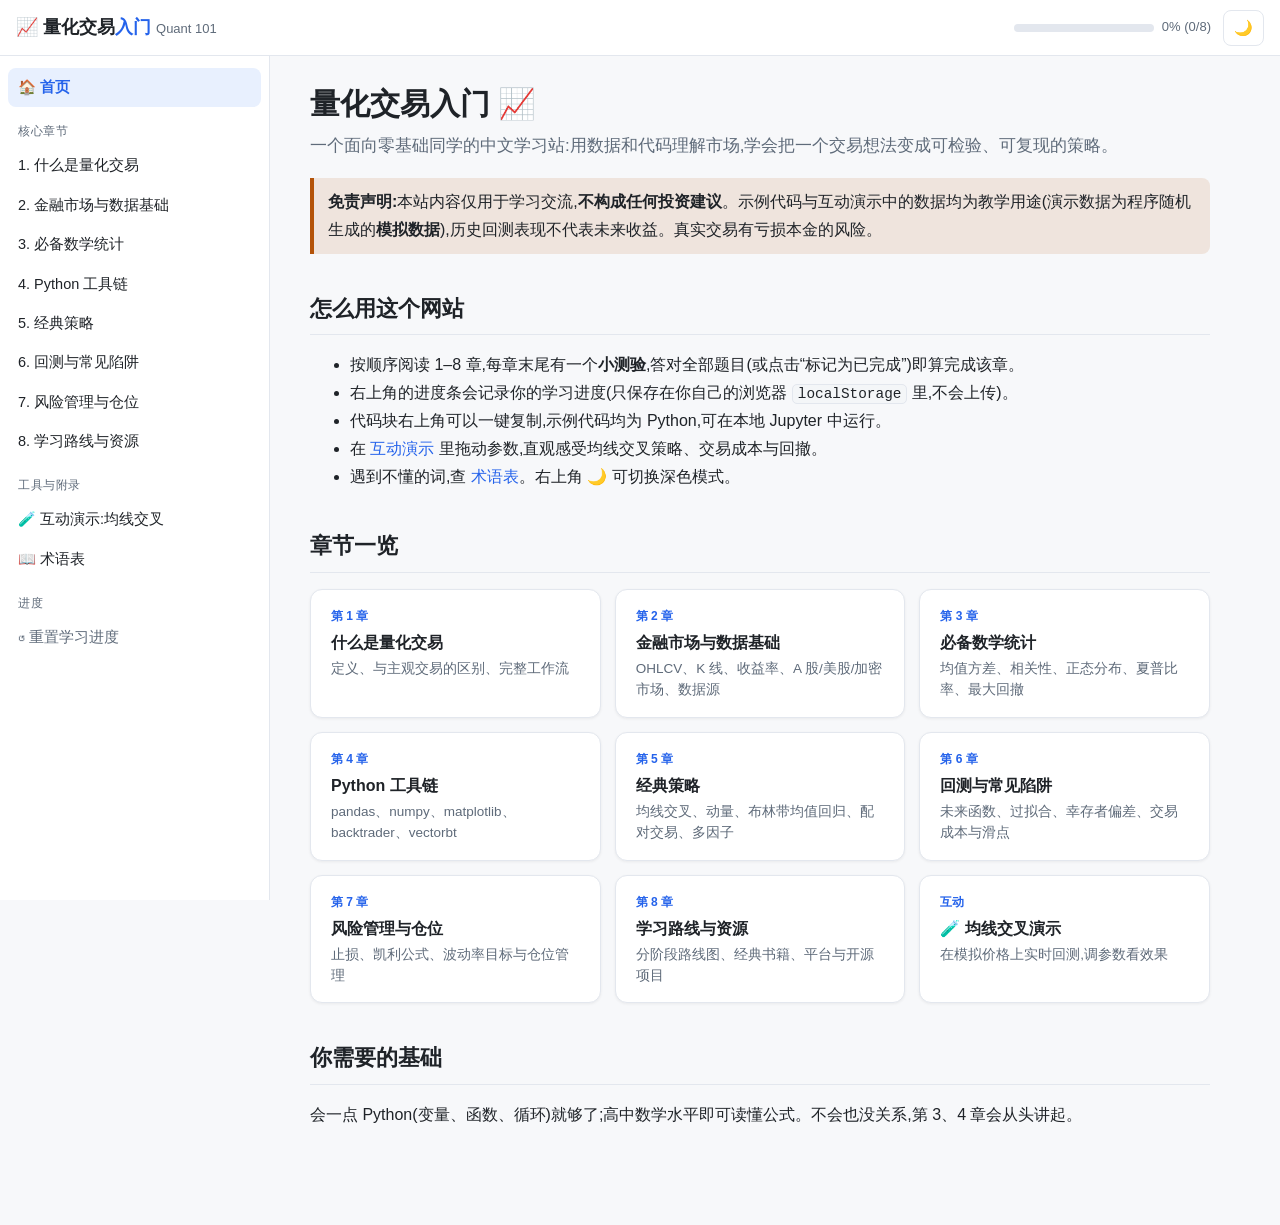
==== index.html @ 997d2b83 "发布量化交易入门教程站点 - 添加完整的静态网站（HTML/CSS/JS） - 包含8章核心内容、互动演示和术语表 - 集成KaTeX（数学公式）、Highlight.js（代码高亮）和Chart.j" ====
<!DOCTYPE html>
<html lang="zh-CN" data-theme="light">
<head>
<meta charset="utf-8">
<meta name="viewport" content="width=device-width,initial-scale=1">
<title>量化交易入门 · 从零开始的学习站</title>
<meta name="description" content="面向初学者的量化交易入门教程:市场与数据、数学统计、Python 工具链、经典策略、回测陷阱、风险管理、学习路线与术语表。">
<link rel="icon" href="data:image/svg+xml,<svg xmlns='http://www.w3.org/2000/svg' viewBox='0 0 100 100'><text y='.9em' font-size='90'>📈</text></svg>">
<link rel="stylesheet" href="vendor/katex/katex.min.css">
<link rel="stylesheet" href="vendor/hljs/github.min.css" id="hljsLight">
<link rel="stylesheet" href="vendor/hljs/github-dark.min.css" id="hljsDark" disabled>
<link rel="stylesheet" href="style.css">
<script>
  (function(){var t=localStorage.getItem('ql-theme')||(matchMedia('(prefers-color-scheme: dark)').matches?'dark':'light');document.documentElement.setAttribute('data-theme',t);})();
</script>
</head>
<body>
<header class="topbar">
  <button class="icon-btn" id="menuBtn" aria-label="打开目录">☰</button>
  <div class="brand">📈 量化交易<span>入门</span> <small style="font-weight:400;color:var(--muted);font-size:13px">Quant 101</small></div>
  <div class="spacer"></div>
  <div class="progress-wrap" title="学习进度(保存在本浏览器)"><div class="progress-bar"><div id="progressFill"></div></div><span id="progressText">0%</span></div>
  <button class="icon-btn" id="themeBtn" aria-label="切换深色/浅色主题">🌙</button>
</header>
<div class="backdrop" id="backdrop"></div>
<div class="layout">
<nav class="sidebar" id="sidebar">
  <a href="#home" data-page="home">🏠 首页</a>
  <div class="group">核心章节</div>
  <a href="#ch1" data-page="ch1">1. 什么是量化交易 <span class="check">✔</span></a>
  <a href="#ch2" data-page="ch2">2. 金融市场与数据基础 <span class="check">✔</span></a>
  <a href="#ch3" data-page="ch3">3. 必备数学统计 <span class="check">✔</span></a>
  <a href="#ch4" data-page="ch4">4. Python 工具链 <span class="check">✔</span></a>
  <a href="#ch5" data-page="ch5">5. 经典策略 <span class="check">✔</span></a>
  <a href="#ch6" data-page="ch6">6. 回测与常见陷阱 <span class="check">✔</span></a>
  <a href="#ch7" data-page="ch7">7. 风险管理与仓位 <span class="check">✔</span></a>
  <a href="#ch8" data-page="ch8">8. 学习路线与资源 <span class="check">✔</span></a>
  <div class="group">工具与附录</div>
  <a href="#demo" data-page="demo">🧪 互动演示:均线交叉</a>
  <a href="#glossary" data-page="glossary">📖 术语表</a>
  <div class="group">进度</div>
  <a href="#" id="resetProgress" style="color:var(--muted)">↺ 重置学习进度</a>
</nav>
<main id="main">

<!-- ================= HOME ================= -->
<section class="page" id="home">
  <h1>量化交易入门 📈</h1>
  <p class="lead">一个面向零基础同学的中文学习站:用数据和代码理解市场,学会把一个交易想法变成可检验、可复现的策略。</p>
  <div class="callout warn"><b>免责声明:</b>本站内容仅用于学习交流,<b>不构成任何投资建议</b>。示例代码与互动演示中的数据均为教学用途(演示数据为程序随机生成的<b>模拟数据</b>),历史回测表现不代表未来收益。真实交易有亏损本金的风险。</div>

  <h2>怎么用这个网站</h2>
  <ul>
    <li>按顺序阅读 1–8 章,每章末尾有一个<b>小测验</b>,答对全部题目(或点击“标记为已完成”)即算完成该章。</li>
    <li>右上角的进度条会记录你的学习进度(只保存在你自己的浏览器 <code>localStorage</code> 里,不会上传)。</li>
    <li>代码块右上角可以一键复制,示例代码均为 Python,可在本地 Jupyter 中运行。</li>
    <li>在 <a href="#demo">互动演示</a> 里拖动参数,直观感受均线交叉策略、交易成本与回撤。</li>
    <li>遇到不懂的词,查 <a href="#glossary">术语表</a>。右上角 🌙 可切换深色模式。</li>
  </ul>

  <h2>章节一览</h2>
  <div class="grid">
    <a class="card chap-card" href="#ch1"><div class="num">第 1 章</div><div class="t">什么是量化交易</div><div class="d">定义、与主观交易的区别、完整工作流</div></a>
    <a class="card chap-card" href="#ch2"><div class="num">第 2 章</div><div class="t">金融市场与数据基础</div><div class="d">OHLCV、K 线、收益率、A 股/美股/加密市场、数据源</div></a>
    <a class="card chap-card" href="#ch3"><div class="num">第 3 章</div><div class="t">必备数学统计</div><div class="d">均值方差、相关性、正态分布、夏普比率、最大回撤</div></a>
    <a class="card chap-card" href="#ch4"><div class="num">第 4 章</div><div class="t">Python 工具链</div><div class="d">pandas、numpy、matplotlib、backtrader、vectorbt</div></a>
    <a class="card chap-card" href="#ch5"><div class="num">第 5 章</div><div class="t">经典策略</div><div class="d">均线交叉、动量、布林带均值回归、配对交易、多因子</div></a>
    <a class="card chap-card" href="#ch6"><div class="num">第 6 章</div><div class="t">回测与常见陷阱</div><div class="d">未来函数、过拟合、幸存者偏差、交易成本与滑点</div></a>
    <a class="card chap-card" href="#ch7"><div class="num">第 7 章</div><div class="t">风险管理与仓位</div><div class="d">止损、凯利公式、波动率目标与仓位管理</div></a>
    <a class="card chap-card" href="#ch8"><div class="num">第 8 章</div><div class="t">学习路线与资源</div><div class="d">分阶段路线图、经典书籍、平台与开源项目</div></a>
    <a class="card chap-card" href="#demo"><div class="num">互动</div><div class="t">🧪 均线交叉演示</div><div class="d">在模拟价格上实时回测,调参数看效果</div></a>
  </div>

  <h2>你需要的基础</h2>
  <p>会一点 Python(变量、函数、循环)就够了;高中数学水平即可读懂公式。不会也没关系,第 3、4 章会从头讲起。</p>
</section>

<!-- ================= CH1 ================= -->
<section class="page" id="ch1" data-chapter>
  <h1>第 1 章 · 什么是量化交易</h1>
  <p class="lead">用数学模型和计算机程序,基于数据做出(并执行)交易决策。</p>

  <h2>1.1 定义</h2>
  <p><b>量化交易(Quantitative Trading)</b>是指把交易想法写成<b>明确的规则</b>(什么时候买、买多少、什么时候卖),再用<b>历史数据检验</b>这些规则,最后(可选)由程序<b>自动执行</b>的交易方式。核心特征是:</p>
  <ul>
    <li><b>规则化</b>:决策逻辑可以写成代码,同样的输入一定得到同样的输出。</li>
    <li><b>可检验</b>:可以在历史数据上回测,用统计指标评估好坏。</li>
    <li><b>系统化</b>:减少情绪干扰(恐惧、贪婪、侥幸),严格执行纪律。</li>
  </ul>
  <h3>量化交易 vs. 主观交易</h3>
  <table>
    <tr><th>维度</th><th>主观(discretionary)交易</th><th>量化(systematic)交易</th></tr>
    <tr><td>决策依据</td><td>经验、直觉、新闻解读</td><td>数据 + 预先定义的规则/模型</td></tr>
    <tr><td>可复现性</td><td>较难,同一个人不同时间判断也可能不同</td><td>高,代码就是规则</td></tr>
    <tr><td>覆盖范围</td><td>精力有限,能盯的标的少</td><td>可同时扫描成百上千个标的</td></tr>
    <tr><td>主要风险</td><td>情绪化、认知偏差</td><td>模型失效、过拟合、数据错误、技术故障</td></tr>
  </table>
  <div class="callout">常见相关概念:<b>算法交易(Algorithmic Trading)</b>多指用算法执行订单(如拆单减少冲击);<b>高频交易(HFT)</b>是持仓极短、依赖低延迟基础设施的一类量化交易。入门阶段我们关注的是<b>中低频</b>(日线级别)策略,个人电脑就能研究。</div>

  <h2>1.2 量化交易的完整工作流</h2>
  <div class="flow">
    <span class="step">① 想法 Idea</span><span class="arrow">→</span>
    <span class="step">② 数据 Data</span><span class="arrow">→</span>
    <span class="step">③ 策略 Strategy</span><span class="arrow">→</span>
    <span class="step">④ 回测 Backtest</span><span class="arrow">→</span>
    <span class="step">⑤ 风控 Risk</span><span class="arrow">→</span>
    <span class="step">⑥ 实盘 Live</span>
  </div>
  <ol>
    <li><b>想法</b>:来自观察、论文、书籍或经济逻辑。例如“趋势会延续一段时间”“价格偏离均值后倾向回归”。好的想法最好有<b>可解释的原因</b>(为什么这个规律会存在?谁在亏钱给你?)。</li>
    <li><b>数据</b>:获取并清洗所需数据(行情、财务、另类数据)。处理缺失值、复权、停牌、退市股票等问题。<i>垃圾进,垃圾出。</i></li>
    <li><b>策略</b>:把想法翻译成精确的规则:入场信号、出场信号、仓位大小、调仓频率、交易标的池。</li>
    <li><b>回测</b>:在历史数据上模拟执行规则,计算收益、波动、夏普比率、最大回撤等。必须考虑交易成本,并警惕未来函数和过拟合(见第 6 章)。</li>
    <li><b>风控</b>:设定单笔/单日/总体亏损上限、仓位上限、分散化要求;思考策略在什么市场环境下会失效。</li>
    <li><b>实盘</b>:先<b>模拟盘(paper trading)</b>,再小资金实盘,持续监控实盘与回测的偏差,定期复盘迭代。</li>
  </ol>
  <div class="callout good">这个流程是<b>循环</b>而不是直线:回测不理想就回到想法或数据;实盘偏离回测就要排查原因。大多数想法都会在回测阶段被淘汰,这很正常。</div>

  <h2>1.3 量化策略的常见类型</h2>
  <ul>
    <li><b>趋势跟踪 / 动量</b>:涨的继续涨、跌的继续跌(第 5 章均线交叉、动量)。</li>
    <li><b>均值回归</b>:价格偏离“合理水平”后回归(布林带、配对交易)。</li>
    <li><b>多因子选股</b>:用价值、质量、动量、规模等因子给股票打分并构建组合。</li>
    <li><b>套利</b>:利用相关资产之间的定价偏差(期现套利、跨市场套利等),通常对执行速度和成本要求高。</li>
    <li><b>机器学习</b>:用模型从大量特征中学习预测关系,强大但更容易过拟合。</li>
  </ul>

  <h2>1.4 一个现实的预期</h2>
  <p>量化不是“印钞机”。市场竞争激烈,公开、简单的策略往往收益有限甚至已经失效;回测漂亮的策略实盘亏损也很常见。学习量化最大的价值在于:<b>用科学方法看待市场</b>,学会区分“运气”和“真正的规律”。</p>

  <div class="quiz" data-quiz="ch1"></div>
</section>

<!-- ================= CH2 ================= -->
<section class="page" id="ch2" data-chapter>
  <h1>第 2 章 · 金融市场与数据基础</h1>
  <p class="lead">量化的原材料是数据。先搞清楚数据长什么样、市场有什么规则。</p>

  <h2>2.1 OHLCV 与 K 线</h2>
  <p>最常见的行情数据是按时间周期(1 分钟、1 小时、1 天……)汇总的 <b>OHLCV</b>:</p>
  <table>
    <tr><th>字段</th><th>含义</th></tr>
    <tr><td>Open 开盘价</td><td>该周期第一笔成交价</td></tr>
    <tr><td>High 最高价</td><td>该周期内最高成交价</td></tr>
    <tr><td>Low 最低价</td><td>该周期内最低成交价</td></tr>
    <tr><td>Close 收盘价</td><td>该周期最后的成交价(A 股收盘价由集合竞价产生)</td></tr>
    <tr><td>Volume 成交量</td><td>该周期内的成交数量(股/手/张);<b>成交额(Amount)</b>是成交金额</td></tr>
  </table>
  <p><b>K 线(蜡烛图)</b>把一根 OHLC 画成一个“蜡烛”:实体表示开盘到收盘,上下影线表示最高、最低价。<b>注意颜色习惯:A 股/港股通常“红涨绿跌”,美股/欧美软件通常“绿涨红跌”。</b></p>
  <svg viewBox="0 0 360 170" width="100%" style="max-width:420px" role="img" aria-label="K线示意图">
    <g font-size="12" fill="currentColor">
      <line x1="80" y1="15" x2="80" y2="155" stroke="#dc2626" stroke-width="2"/>
      <rect x="60" y="45" width="40" height="70" fill="#dc2626"/>
      <text x="108" y="20">最高价 High</text><text x="108" y="50">收盘价 Close</text>
      <text x="108" y="118">开盘价 Open</text><text x="108" y="158">最低价 Low</text>
      <text x="40" y="168">阳线(收&gt;开)</text>
      <line x1="270" y1="15" x2="270" y2="155" stroke="#16a34a" stroke-width="2"/>
      <rect x="250" y="45" width="40" height="70" fill="#16a34a"/>
      <text x="230" y="168">阴线(收&lt;开)</text>
      <text x="298" y="50">开</text><text x="298" y="118">收</text>
    </g>
  </svg>
  <p class="disclaimer">上图按 A 股“红涨绿跌”配色。</p>

  <h2>2.2 收益率</h2>
  <p>研究策略时,我们通常分析<b>收益率</b>而不是价格本身(不同价格的股票才可比较)。</p>
  <p><b>简单收益率</b>:</p>
  $$R_t = \frac{P_t - P_{t-1}}{P_{t-1}} = \frac{P_t}{P_{t-1}} - 1$$
  <p><b>对数收益率</b>:</p>
  $$r_t = \ln\frac{P_t}{P_{t-1}} = \ln(1+R_t)$$
  <ul>
    <li>对数收益率<b>可以按时间直接相加</b>:多期对数收益 = 各期之和;简单收益率需要连乘:\( 1+R_{0\to T} = \prod_t (1+R_t) \)。</li>
    <li>简单收益率<b>可以按资产加权相加</b>:组合收益 = \( \sum_i w_i R_i \)。</li>
    <li>收益率较小时两者近似相等:\( r \approx R \)。</li>
  </ul>
  <h3>复权</h3>
  <p>分红、送股、配股会让股价出现“跳空”,但持有者并没有真实亏损。回测必须使用<b>复权价格</b>:</p>
  <ul>
    <li><b>前复权</b>:以最新价格为基准,向前调整历史价格。当前价格与行情软件一致,适合看图和回测(但历史价格会随新的除权事件变化)。</li>
    <li><b>后复权</b>:以上市首日为基准向后调整,历史价格不变,当前价格可能远高于实际价格。</li>
  </ul>

  <h2>2.3 主要市场基础</h2>
  <table>
    <tr><th></th><th>A 股(沪深北)</th><th>美股</th><th>加密货币</th></tr>
    <tr><td>交易时间</td><td>工作日 9:30–11:30、13:00–15:00(北京时间),9:15 起有开盘集合竞价</td><td>常规时段美东 9:30–16:00,另有盘前盘后</td><td>7×24 小时不间断</td></tr>
    <tr><td>交易制度</td><td><b>T+1</b>:当天买入的股票下一个交易日才能卖出</td><td>可日内买卖;证券结算周期为 T+1(2024 年 5 月起)</td><td>随时买卖,规则因交易所而异</td></tr>
    <tr><td>涨跌幅限制</td><td>主板一般 ±10%,创业板/科创板 ±20%,ST 股 ±5%(新股上市初期等另有规定)</td><td>个股无日涨跌停,但有市场级熔断和个股波动暂停(LULD)机制</td><td>现货一般无限制</td></tr>
    <tr><td>做空</td><td>融券门槛高、券源有限,个人普通账户基本只能做多</td><td>融券做空相对方便</td><td>永续合约等衍生品可做空(杠杆风险极高)</td></tr>
    <tr><td>最小交易单位</td><td>买入通常以 100 股(1 手)为单位</td><td>1 股,部分券商支持碎股</td><td>可交易极小份额</td></tr>
    <tr><td>主要成本</td><td>佣金(券商协商)、卖出印花税(2023 年 8 月起为 0.05%)、过户费等</td><td>多数券商零佣金,但存在买卖价差、监管费等</td><td>交易所手续费、价差、资金费率</td></tr>
  </table>
  <div class="callout warn">市场规则会调整,以上为写作时的一般情况,做真实研究请以交易所和券商的最新官方规则为准。</div>

  <h2>2.4 常用数据源(Python)</h2>
  <table>
    <tr><th>数据源</th><th>覆盖</th><th>说明</th></tr>
    <tr><td><b>AkShare</b></td><td>A 股、港股、美股、期货、基金、宏观等</td><td>开源免费,数据来自公开网站接口;接口名偶有变动,注意升级版本</td></tr>
    <tr><td><b>Tushare Pro</b></td><td>以 A 股为主,含财务、指数、基金等</td><td>需注册获取 token,部分数据按积分开放</td></tr>
    <tr><td><b>yfinance</b></td><td>美股、港股、指数、ETF、部分加密货币</td><td>非官方的 Yahoo Finance 接口,适合学习,可能受限流或接口变化影响</td></tr>
    <tr><td><b>ccxt</b></td><td>主流加密货币交易所</td><td>统一封装各交易所 API,可获取 K 线数据</td></tr>
  </table>
<pre><code class="language-python"># pip install akshare yfinance
import akshare as ak
import yfinance as yf

# A 股日线(平安银行 000001,前复权)
df_a = ak.stock_zh_a_hist(symbol="000001", period="daily",
                          start_date="20200101", end_date="20241231", adjust="qfq")
print(df_a.head())   # 列名为中文:日期、开盘、收盘、最高、最低、成交量 ...

# 美股日线(SPY ETF),auto_adjust=True 返回复权价格
df_us = yf.download("SPY", start="2020-01-01", end="2024-12-31",
                    auto_adjust=True, multi_level_index=False)
print(df_us.tail())  # 列:Open High Low Close Volume

# Tushare Pro(需要在官网注册获取 token)
# import tushare as ts
# pro = ts.pro_api("你的token")
# df_ts = pro.daily(ts_code="000001.SZ", start_date="20200101", end_date="20241231")
</code></pre>
  <div class="callout">数据质量检查清单:是否复权?有无缺失日期/停牌?是否包含已退市股票(避免幸存者偏差)?时间戳是哪个时区?财务数据用的是<b>公告日</b>还是报告期(避免未来函数)?</div>

  <div class="quiz" data-quiz="ch2"></div>
</section>

<!-- ================= CH3 ================= -->
<section class="page" id="ch3" data-chapter>
  <h1>第 3 章 · 必备数学统计</h1>
  <p class="lead">不需要高深数学,但这几个概念必须吃透:它们是评价一切策略的语言。</p>

  <h2>3.1 均值与方差</h2>
  <p>设有 \(n\) 个收益率观测值 \(r_1,\dots,r_n\):</p>
  $$\bar r = \frac{1}{n}\sum_{i=1}^{n} r_i \qquad s^2 = \frac{1}{n-1}\sum_{i=1}^{n}(r_i-\bar r)^2 \qquad s=\sqrt{s^2}$$
  <p>均值衡量“平均赚多少”,<b>标准差(波动率)</b>衡量“收益有多不稳定”,是最常用的风险度量。样本方差除以 \(n-1\)(贝塞尔校正)以得到无偏估计,pandas 的 <code>.std()</code> 默认就是这样。</p>
  <h3>年化</h3>
  <p>若日收益近似独立同分布,一年约 252 个交易日(A 股约 240–245 天,常近似为 252 或 250):</p>
  $$\mu_{\text{年}} \approx 252\,\bar r_{\text{日}} \qquad \sigma_{\text{年}} \approx \sqrt{252}\;\sigma_{\text{日}}$$
  <p>波动率按 \(\sqrt{T}\) 缩放,因为独立随机变量之和的<b>方差</b>按 \(T\) 线性增长。</p>

  <h2>3.2 协方差与相关系数</h2>
  $$\operatorname{Cov}(X,Y)=\frac{1}{n-1}\sum_{i}(x_i-\bar x)(y_i-\bar y) \qquad \rho_{XY}=\frac{\operatorname{Cov}(X,Y)}{s_X\,s_Y}\in[-1,1]$$
  <ul>
    <li>\(\rho=1\):完全同向;\(\rho=-1\):完全反向;\(\rho=0\):没有<b>线性</b>关系(不代表独立)。</li>
    <li>两资产组合的方差:\( \sigma_p^2 = w_1^2\sigma_1^2 + w_2^2\sigma_2^2 + 2w_1w_2\rho\,\sigma_1\sigma_2 \)。相关性越低,分散化降低风险的效果越好。</li>
    <li>相关性<b>不是</b>因果,而且在市场危机时资产间相关性往往会上升,分散化效果可能变差。</li>
  </ul>

  <h2>3.3 正态分布与“肥尾”</h2>
  <p>正态分布 \(N(\mu,\sigma^2)\) 的概率密度为:</p>
  $$f(x)=\frac{1}{\sigma\sqrt{2\pi}}\exp\!\left(-\frac{(x-\mu)^2}{2\sigma^2}\right)$$
  <p>约 68% 的概率落在 \(\mu\pm1\sigma\),约 95% 在 \(\mu\pm2\sigma\),约 99.7% 在 \(\mu\pm3\sigma\)。</p>
  <div class="callout warn">真实资产收益通常呈现<b>肥尾(fat tails)</b>和偏度:极端涨跌出现的频率远高于正态分布的预测。用正态假设计算风险(如 VaR)可能严重低估暴跌风险。可以用<b>峰度(kurtosis)</b>和<b>偏度(skewness)</b>来检查:正态分布的超额峰度为 0。</div>

  <h2>3.4 夏普比率 Sharpe Ratio</h2>
  <p>衡量<b>每承担一单位波动风险,获得多少超额收益</b>:</p>
  $$\text{Sharpe} = \frac{E[R_p - R_f]}{\sigma(R_p - R_f)} \qquad \text{年化 Sharpe} \approx \sqrt{252}\times\frac{\overline{r_{\text{日}}-r_{f,\text{日}}}}{s_{\text{日}}}$$
  <p>其中 \(R_f\) 为无风险利率。夏普比率越高,风险调整后收益越好。注意:</p>
  <ul>
    <li>样本短时夏普的估计误差很大;同一策略换个时间段可能差别很大。</li>
    <li>它把上涨波动和下跌波动同等对待。只惩罚下行波动的版本叫 <b>Sortino 比率</b>。</li>
    <li>回测中尝试了很多参数后挑出的最高夏普会被高估(见第 6 章过拟合)。</li>
  </ul>

  <h2>3.5 最大回撤 Maximum Drawdown</h2>
  <p>设净值曲线为 \(V_t\),历史最高点 \(M_t = \max_{s\le t} V_s\):</p>
  $$\text{DD}_t = \frac{V_t - M_t}{M_t} \qquad \text{MDD} = \min_t \text{DD}_t$$
  <p>最大回撤表示“从最高点跌下来最多亏了多少”,直接反映持有策略时的心理痛苦和资金风险。还要关注<b>回撤持续时间</b>(多久才能回到前高)。<b>Calmar 比率</b> = 年化收益 / |最大回撤|。</p>
  <div class="callout">回本的不对称性:亏损 \(x\) 后需要上涨 \(\frac{x}{1-x}\) 才能回本。亏 20% 需涨 25%,亏 50% 需涨 100%。这就是为什么风控要优先控制回撤。</div>

  <h2>3.6 用代码计算这些指标</h2>
<pre><code class="language-python">import numpy as np
import pandas as pd

def perf_stats(daily_ret: pd.Series, rf_annual: float = 0.0, periods: int = 252) -> dict:
    """根据日收益率序列计算常用绩效指标"""
    daily_ret = daily_ret.dropna()
    excess = daily_ret - rf_annual / periods
    equity = (1 + daily_ret).cumprod()                 # 净值曲线
    years = len(daily_ret) / periods
    cagr = equity.iloc[-1] ** (1 / years) - 1          # 年化复合收益
    vol = daily_ret.std() * np.sqrt(periods)           # 年化波动率
    sharpe = excess.mean() / excess.std() * np.sqrt(periods)
    drawdown = equity / equity.cummax() - 1
    return {
        "年化收益": cagr, "年化波动": vol, "夏普比率": sharpe,
        "最大回撤": drawdown.min(),
        "偏度": daily_ret.skew(), "超额峰度": daily_ret.kurt(),
    }

# 用随机生成的模拟数据测试(非真实行情)
rng = np.random.default_rng(42)
fake = pd.Series(rng.normal(0.0004, 0.01, 1000))
print(perf_stats(fake))
</code></pre>

  <div class="quiz" data-quiz="ch3"></div>
</section>
<!-- ================= CH4 ================= -->
<section class="page" id="ch4" data-chapter>
  <h1>第 4 章 · Python 工具链</h1>
  <p class="lead">Python 是量化研究的事实标准。掌握下面几个库,就能完成 90% 的入门研究。</p>

  <h2>4.1 环境准备</h2>
<pre><code class="language-bash"># 推荐使用虚拟环境(conda 或 venv)
python -m venv quant-env
source quant-env/bin/activate        # Windows: quant-env\Scripts\activate
pip install numpy pandas matplotlib jupyterlab yfinance akshare statsmodels
pip install backtrader vectorbt      # 回测框架
jupyter lab
</code></pre>
  <table>
    <tr><th>库</th><th>用途</th></tr>
    <tr><td><b>numpy</b></td><td>高效数组与数值计算</td></tr>
    <tr><td><b>pandas</b></td><td>表格/时间序列处理:读写数据、滚动窗口、对齐、重采样</td></tr>
    <tr><td><b>matplotlib</b></td><td>画图:价格、净值、回撤</td></tr>
    <tr><td><b>statsmodels</b></td><td>统计检验与回归(如协整检验)</td></tr>
    <tr><td><b>backtrader</b></td><td>事件驱动回测框架,逐根 K 线模拟,贴近实盘逻辑</td></tr>
    <tr><td><b>vectorbt</b></td><td>向量化回测,速度极快,适合大规模参数扫描</td></tr>
  </table>

  <h2>4.2 numpy 与 pandas 基础</h2>
<pre><code class="language-python">import numpy as np
import pandas as pd

# 生成一段模拟价格(几何布朗运动),仅用于练习
rng = np.random.default_rng(0)
dates = pd.bdate_range("2020-01-01", periods=750)          # 工作日索引
daily_ret = rng.normal(loc=0.0003, scale=0.012, size=len(dates))
close = pd.Series(100 * np.exp(np.cumsum(daily_ret)), index=dates, name="close")

df = close.to_frame()
df["ret"] = df["close"].pct_change()                      # 简单收益率
df["log_ret"] = np.log(df["close"]).diff()                # 对数收益率
df["sma20"] = df["close"].rolling(20).mean()              # 20 日均线
df["vol20"] = df["ret"].rolling(20).std() * np.sqrt(252)  # 20 日年化波动率

print(df.describe())
monthly = df["close"].resample("ME").last()               # 重采样为月末价格(旧版 pandas 用 "M")
print(monthly.pct_change().head())
</code></pre>
  <div class="callout">关键技巧:<code>pct_change()</code> 求收益率、<code>rolling()</code> 滚动窗口、<code>shift()</code> 错位(防止未来函数的关键!)、<code>cumprod()</code> 累乘得净值、<code>resample()</code> 改变频率。</div>

  <h2>4.3 matplotlib 画净值和回撤</h2>
<pre><code class="language-python">import matplotlib.pyplot as plt

equity = (1 + df["ret"].fillna(0)).cumprod()
drawdown = equity / equity.cummax() - 1

fig, (ax1, ax2) = plt.subplots(2, 1, figsize=(10, 6), sharex=True,
                               gridspec_kw={"height_ratios": [3, 1]})
ax1.plot(df.index, df["close"], label="Close")
ax1.plot(df.index, df["sma20"], label="SMA20")
ax1.legend(); ax1.set_title("Simulated price (not real data)")
ax2.fill_between(drawdown.index, drawdown, 0, color="red", alpha=0.4)
ax2.set_ylabel("Drawdown")
plt.tight_layout(); plt.show()
</code></pre>
  <p class="disclaimer">提示:matplotlib 默认字体不支持中文,图表标题可用英文,或设置 <code>plt.rcParams["font.sans-serif"] = ["SimHei"]</code>(Windows)/<code>["PingFang SC"]</code>(macOS)。</p>

  <h2>4.4 backtrader:事件驱动回测</h2>
  <p>backtrader 按时间顺序逐根 K 线调用策略的 <code>next()</code>,下单默认在<b>下一根 K 线开盘</b>成交,天然避免了“用今天收盘价信号、按今天收盘价成交”的问题。</p>
<pre><code class="language-python">import backtrader as bt
import yfinance as yf

class SmaCross(bt.Strategy):
    params = dict(fast=10, slow=30)

    def __init__(self):
        fast = bt.ind.SMA(period=self.p.fast)
        slow = bt.ind.SMA(period=self.p.slow)
        self.crossover = bt.ind.CrossOver(fast, slow)   # 上穿 = 1,下穿 = -1

    def next(self):
        if not self.position:
            if self.crossover &gt; 0:
                self.buy()
        elif self.crossover &lt; 0:
            self.close()

df = yf.download("SPY", start="2015-01-01", end="2024-12-31",
                 auto_adjust=True, multi_level_index=False)

cerebro = bt.Cerebro()
cerebro.adddata(bt.feeds.PandasData(dataname=df))
cerebro.addstrategy(SmaCross)
cerebro.broker.setcash(100_000)
cerebro.broker.setcommission(commission=0.001)          # 0.1% 手续费
cerebro.addsizer(bt.sizers.PercentSizer, percents=95)  # 每次用 95% 资金
cerebro.addanalyzer(bt.analyzers.SharpeRatio, _name="sharpe", timeframe=bt.TimeFrame.Days, annualize=True)
cerebro.addanalyzer(bt.analyzers.DrawDown, _name="dd")

result = cerebro.run()[0]
print("期末资金:", round(cerebro.broker.getvalue(), 2))
print("夏普:", result.analyzers.sharpe.get_analysis())
print("最大回撤 %:", result.analyzers.dd.get_analysis().max.drawdown)
# cerebro.plot()   # 需要 matplotlib
</code></pre>

  <h2>4.5 vectorbt:向量化回测与参数扫描</h2>
<pre><code class="language-python">import vectorbt as vbt

price = vbt.YFData.download("SPY", start="2015-01-01", end="2024-12-31").get("Close")

fast = vbt.MA.run(price, 10)
slow = vbt.MA.run(price, 30)
entries = fast.ma_crossed_above(slow)
exits = fast.ma_crossed_below(slow)

pf = vbt.Portfolio.from_signals(price, entries, exits, fees=0.001, freq="1D")
print(pf.stats())            # 总收益、夏普、最大回撤、胜率等
# pf.plot().show()

# 一次性扫描多组参数(注意:扫描越多,越容易过拟合!)
fast_m, slow_m = vbt.MA.run_combs(price, window=range(5, 60, 5), r=2, short_names=["fast", "slow"])
pf_all = vbt.Portfolio.from_signals(price, fast_m.ma_crossed_above(slow_m),
                                    fast_m.ma_crossed_below(slow_m), fees=0.001, freq="1D")
print(pf_all.sharpe_ratio().sort_values(ascending=False).head())
</code></pre>
  <div class="callout warn">事件驱动(backtrader)更贴近实盘、灵活但慢;向量化(vectorbt / 纯 pandas)快、适合研究,但更容易不小心引入未来函数。两者结果可以互相校验。</div>

  <div class="quiz" data-quiz="ch4"></div>
</section>

<!-- ================= CH5 ================= -->
<section class="page" id="ch5" data-chapter>
  <h1>第 5 章 · 经典策略</h1>
  <p class="lead">以下策略都是教科书级的入门案例,目的是学习方法,而非可直接盈利的“圣杯”。</p>
  <p>本章统一约定:<code>close</code> 为复权收盘价序列(pandas Series),<b>信号在 t 日收盘后产生,t+1 日才持仓</b>,所以收益计算都用 <code>position.shift(1)</code>。通用回测函数:</p>
<pre><code class="language-python">import numpy as np
import pandas as pd

def backtest(close: pd.Series, position: pd.Series, cost: float = 0.001) -&gt; pd.Series:
    """position: t 日收盘后决定的目标仓位(0~1 或 -1~1)。返回策略日收益率。"""
    ret = close.pct_change().fillna(0)
    pos = position.shift(1).fillna(0)        # 关键:用昨天的信号赚今天的收益
    turnover = pos.diff().abs().fillna(0)    # 仓位变化量
    return pos * ret - turnover * cost       # 扣除交易成本
</code></pre>

  <h2>5.1 均线交叉(趋势跟踪)<span class="badge">趋势</span></h2>
  <p><b>思路</b>:短期均线代表近期趋势,长期均线代表长期趋势。短均线上穿长均线(“金叉”)视为上涨趋势开始,买入;下穿(“死叉”)卖出。</p>
  $$\text{SMA}_n(t) = \frac{1}{n}\sum_{i=0}^{n-1} P_{t-i}$$
  <p><b>优点</b>:规则简单,能抓住大趋势。<b>缺点</b>:信号滞后,震荡市中反复“打脸”,交易成本侵蚀收益。可以去 <a href="#demo">互动演示</a> 亲手试试。</p>
<pre><code class="language-python">def sma_cross(close, fast=20, slow=60):
    sma_f = close.rolling(fast).mean()
    sma_s = close.rolling(slow).mean()
    return (sma_f &gt; sma_s).astype(float)      # 1 = 持有, 0 = 空仓

strat_ret = backtest(close, sma_cross(close))
print("策略净值:", (1 + strat_ret).cumprod().iloc[-1])
</code></pre>

  <h2>5.2 动量策略 <span class="badge">趋势</span></h2>
  <p><b>思路</b>:过去一段时间表现好的资产,未来一段时间倾向于继续表现好。学术上有两类:</p>
  <ul>
    <li><b>时间序列动量</b>:看资产自身过去收益的正负,正则做多、负则空仓/做空。</li>
    <li><b>横截面动量</b>:在一篮子股票中买入过去收益最高的一组、卖出最低的一组。经典研究(Jegadeesh &amp; Titman, 1993)常用过去 3–12 个月收益,且常跳过最近 1 个月(短期存在反转效应)。</li>
  </ul>
<pre><code class="language-python"># 时间序列动量:过去 120 个交易日收益为正则持有
def ts_momentum(close, lookback=120):
    past_ret = close / close.shift(lookback) - 1
    return (past_ret &gt; 0).astype(float)

# 横截面动量:prices 为 DataFrame(列 = 股票),每月调仓,买入过去 12 个月(跳过最近 1 个月)收益最高的 20%
def xs_momentum_weights(prices: pd.DataFrame, top_q=0.2):
    monthly = prices.resample("ME").last()
    mom = monthly.shift(1) / monthly.shift(12) - 1       # 12-1 动量
    rank = mom.rank(axis=1, pct=True)
    w = (rank &gt;= 1 - top_q).astype(float)
    w = w.div(w.sum(axis=1), axis=0).fillna(0)          # 等权
    return w   # 月末权重,下个月持有;应用到日频时需 shift 后前向填充
</code></pre>
  <div class="callout warn">动量策略可能出现“动量崩溃”:市场急跌后的快速反弹中,动量组合可能在短时间内大幅亏损。</div>

  <h2>5.3 均值回归:布林带 <span class="badge">反转</span></h2>
  <p><b>思路</b>:价格围绕某个均值波动,偏离过大时倾向回归。布林带(Bollinger Bands)由均线和上下各 \(k\) 倍标准差组成:</p>
  $$\text{Mid}_t=\text{SMA}_n(t),\quad \text{Upper}_t=\text{Mid}_t+k\sigma_t,\quad \text{Lower}_t=\text{Mid}_t-k\sigma_t$$
  <p>常用参数 \(n=20, k=2\)。规则示例:收盘跌破下轨买入,回到中轨卖出。</p>
<pre><code class="language-python">def bollinger_mr(close, n=20, k=2.0):
    mid = close.rolling(n).mean()
    sd = close.rolling(n).std()
    lower = mid - k * sd
    # 入场 = 1,出场 = 0,其余时间保持上一状态(NaN 前向填充)
    signal = pd.Series(np.nan, index=close.index)
    signal[close &lt; lower] = 1.0
    signal[close &gt; mid] = 0.0
    return signal.ffill().fillna(0)

strat_ret = backtest(close, bollinger_mr(close))
</code></pre>
  <div class="callout warn">均值回归的风险:趋势行情中价格可能一路突破下轨不回头(“接飞刀”)。通常需要止损或趋势过滤。<b>趋势策略和均值回归策略往往在不同市场环境下表现好坏相反。</b></div>

  <h2>5.4 配对交易(统计套利)<span class="badge">相对价值</span></h2>
  <p><b>思路</b>:找到两只长期走势高度相关、且价差存在稳定关系(<b>协整</b>)的资产,如同行业的两只股票。当价差偏离历史均值时,做多“便宜”的一只、做空“贵”的一只,等待价差回归。</p>
  $$\text{spread}_t = \log P^A_t - \beta \log P^B_t \qquad z_t=\frac{\text{spread}_t-\mu_{\text{spread}}}{\sigma_{\text{spread}}}$$
  <p>规则示例:\(z_t&gt;2\) 做空价差(空 A 多 B),\(z_t&lt;-2\) 做多价差,\(|z_t|&lt;0.5\) 平仓。</p>
<pre><code class="language-python">import statsmodels.api as sm
from statsmodels.tsa.stattools import coint

def pairs_signal(pa: pd.Series, pb: pd.Series, train_end: str, window=60, entry=2.0, exit_=0.5):
    la, lb = np.log(pa), np.log(pb)
    # 1) 仅用训练期数据做协整检验并估计对冲比例 beta(避免未来函数)
    tr_a, tr_b = la[:train_end], lb[:train_end]
    t_stat, p_value, _ = coint(tr_a, tr_b)
    print(f"协整检验 p 值: {p_value:.3f}")             # 通常要求 p &lt; 0.05
    beta = sm.OLS(tr_a, sm.add_constant(tr_b)).fit().params.iloc[1]

    # 2) 计算价差的滚动 z-score
    spread = la - beta * lb
    z = (spread - spread.rolling(window).mean()) / spread.rolling(window).std()

    # 3) 生成价差仓位:+1 = 多 A 空 beta 份 B,-1 = 空 A 多 B
    pos = pd.Series(np.nan, index=z.index)
    pos[z &gt; entry] = -1.0
    pos[z &lt; -entry] = 1.0
    pos[z.abs() &lt; exit_] = 0.0
    return pos.ffill().fillna(0), beta
</code></pre>
  <div class="callout">要点:相关 ≠ 协整;协整关系可能因基本面变化而破裂(需要止损);A 股个人做空受限,配对交易在 A 股实践中较难,期货、加密货币市场更常见。</div>

  <h2>5.5 多因子模型入门 <span class="badge">选股</span></h2>
  <p><b>思路</b>:股票收益可以部分由一组共同“因子”解释。经典模型:</p>
  <ul>
    <li><b>CAPM</b>:只有市场因子 \(E[R_i]-R_f=\beta_i(E[R_m]-R_f)\)。</li>
    <li><b>Fama-French 三因子(1993)</b>:市场、规模(SMB,小盘减大盘)、价值(HML,高账面市值比减低账面市值比)。</li>
    <li><b>Carhart 四因子(1997)</b>:在三因子基础上加入动量因子;后续还有 Fama-French 五因子(2015,加入盈利能力与投资)。</li>
  </ul>
  $$R_{i,t}-R_{f,t}=\alpha_i+\beta_i\,\text{MKT}_t+s_i\,\text{SMB}_t+h_i\,\text{HML}_t+\varepsilon_{i,t}$$
  <p>实际选股中常见的做法是“打分法”:对每个因子做横截面标准化(z-score),加权合成综合得分,买入得分最高的一组股票,定期调仓。</p>
<pre><code class="language-python"># factors: MultiIndex DataFrame,index = (date, stock),列 = 因子值,如 pe、roe、mom_12_1
def zscore_cs(s: pd.Series) -&gt; pd.Series:
    """横截面标准化,并对极端值缩尾到 ±3"""
    z = (s - s.mean()) / s.std()
    return z.clip(-3, 3)

def composite_score(factors: pd.DataFrame) -&gt; pd.Series:
    z = factors.groupby(level="date").transform(zscore_cs)
    # 方向:PE 越低越好(取负),ROE、动量越高越好
    score = (-z["pe"] + z["roe"] + z["mom_12_1"]) / 3
    return score

# 每个调仓日选出得分前 10% 的股票等权持有
# top = score.groupby(level="date").apply(lambda s: s[s &gt;= s.quantile(0.9)])
</code></pre>
  <div class="callout warn">多因子研究的难点:因子数据必须按<b>公告日</b>对齐(否则未来函数)、股票池要包含退市股票、需要处理行业和市值中性化,还要检验因子是否只是数据挖掘的产物。</div>

  <div class="quiz" data-quiz="ch5"></div>
</section>
<!-- ================= CH6 ================= -->
<section class="page" id="ch6" data-chapter>
  <h1>第 6 章 · 回测与常见陷阱</h1>
  <p class="lead">回测很容易“骗”自己。绝大多数回测好、实盘差的问题都来自以下几个陷阱。</p>

  <h2>6.1 未来函数(Look-ahead Bias)</h2>
  <p>在 t 时刻的决策中使用了 t 时刻<b>还无法得知</b>的信息。常见形式:</p>
  <ul>
    <li>用 t 日收盘价算出信号,又假设在 t 日收盘价成交并获得 t 日收益。</li>
    <li>财报数据按“报告期”而非“公告日”对齐(一季报 3 月 31 日截止,但可能 4 月底才公布)。</li>
    <li>用<b>全样本</b>的均值/标准差做标准化,或用全样本估计参数(如配对交易的 β)。</li>
    <li>使用了当天的最高价/最低价作为入场条件,却假设能以更优价格成交。</li>
  </ul>
<pre><code class="language-python">ret = close.pct_change()
signal = (close &gt; close.rolling(20).mean()).astype(float)

wrong = signal * ret             # ❌ 今天收盘才知道的信号,却赚了今天的收益
right = signal.shift(1) * ret    # ✅ 昨天收盘的信号,今天持仓
print((1 + wrong).prod(), (1 + right).prod())   # wrong 往往好得离谱
</code></pre>
  <div class="callout bad">一个经验法则:如果回测结果好得令人难以置信(比如夏普远高于业内顶尖水平、几乎没有回撤),先假设代码有 bug,尤其是未来函数。</div>

  <h2>6.2 过拟合(Overfitting)与数据窥探</h2>
  <p>参数和规则调得太多,策略记住了历史噪声而非真实规律。在 100 组参数里挑出最好的那组,其历史表现几乎必然被高估。</p>
  <p><b>应对方法</b>:</p>
  <ul>
    <li><b>样本内/样本外划分</b>:在训练集上开发,在从未看过的测试集上只验证一次。</li>
    <li><b>滚动前向分析(Walk-forward)</b>:滚动地“训练一段 → 测试下一段”,更接近真实使用方式。</li>
    <li><b>参数稳健性</b>:好的策略在参数附近一片区域都表现不错,而不是只在某个“尖峰”参数有效。</li>
    <li><b>控制尝试次数</b>:记录你试过的所有想法;Bailey 与 López de Prado 提出的<b>紧缩夏普比率(Deflated Sharpe Ratio)</b>可以对多重检验进行校正。</li>
    <li><b>规则要少、要有逻辑</b>:能用经济逻辑解释的规律更可能持续。</li>
  </ul>
<pre><code class="language-python"># 简单的样本内 / 样本外划分
in_sample = close[:"2019-12-31"]
out_sample = close["2020-01-01":]

best = max(((f, s) for f in range(5, 50, 5) for s in range(20, 200, 10) if f &lt; s),
           key=lambda p: backtest(in_sample, sma_cross(in_sample, *p)).mean())
print("样本内最佳参数:", best)
oos = backtest(out_sample, sma_cross(out_sample, *best))   # 只看一次!
</code></pre>

  <h2>6.3 幸存者偏差(Survivorship Bias)</h2>
  <p>只用<b>现在还存在</b>的股票做回测,忽略了历史上已退市、被并购、破产的公司。这些“死掉”的公司往往表现很差,剔除它们会让策略(尤其是买入小盘股、低价股、困境股的策略)看起来更好。</p>
  <p>应对:使用包含退市股票的<b>历史时点股票池(point-in-time universe)</b>;指数成分股也要用当时的成分,而不是今天的成分。</p>

  <h2>6.4 交易成本与滑点</h2>
  <ul>
    <li><b>显性成本</b>:佣金、印花税(A 股卖出)、过户费、交易所费用。</li>
    <li><b>买卖价差</b>:市价买入付卖一价、卖出得买一价。</li>
    <li><b>滑点(Slippage)</b>:实际成交价与预期价格的差异,来自价格波动和延迟。</li>
    <li><b>市场冲击(Market Impact)</b>:自己的大单推动价格向不利方向移动,资金量越大越明显。</li>
  </ul>
  <p>换手越高的策略,成本影响越大。粗略估算:若每次换仓双边成本 0.2%,一年换仓 100 次,仅成本就约侵蚀 20% 的收益。务必在回测中加入保守的成本假设,并测试成本加倍后策略是否依然成立。</p>

  <h2>6.5 其他需要注意的问题</h2>
  <ul>
    <li><b>A 股特殊规则</b>:涨停时往往买不进、跌停时往往卖不出;T+1;停牌期间无法交易。回测要识别这些情况。</li>
    <li><b>流动性</b>:小盘股成交量小,回测中的仓位在现实中可能根本买不到。</li>
    <li><b>样本区间偏差</b>:只在牛市回测的趋势策略、只在震荡市回测的反转策略都会误导你。</li>
    <li><b>市场机制变化(Regime change)</b>:规则、参与者结构、波动率水平都会变化,历史规律可能消失。</li>
  </ul>
  <div class="card"><b>回测自查清单 ✅</b>
    <ol>
      <li>信号是否全部只用到了当时可得的数据?(shift 了吗?财报用公告日了吗?)</li>
      <li>股票池是否包含退市股?</li>
      <li>是否计入了佣金、税费、滑点?成本翻倍后结果如何?</li>
      <li>是否在样本外数据上验证过?参数附近是否稳健?</li>
      <li>最大回撤和回撤时长我能承受吗?</li>
      <li>策略为什么能赚钱?对手方是谁?</li>
    </ol>
  </div>

  <div class="quiz" data-quiz="ch6"></div>
</section>

<!-- ================= CH7 ================= -->
<section class="page" id="ch7" data-chapter>
  <h1>第 7 章 · 风险管理与仓位</h1>
  <p class="lead">“先求不败,再求胜。” 决定你能在市场里活多久的,往往是仓位和风控,而不是入场信号。</p>

  <h2>7.1 止损</h2>
  <ul>
    <li><b>固定比例止损</b>:从入场价下跌 \(x\%\) 即离场。</li>
    <li><b>移动止损(Trailing Stop)</b>:从持仓期间最高价回落 \(x\%\) 离场,让利润奔跑。</li>
    <li><b>波动率止损</b>:基于 ATR(平均真实波幅)设定止损距离,如入场价 − 2×ATR,能适应不同标的的波动水平。</li>
    <li><b>时间止损</b>:持有一定时间仍未达到预期即离场。</li>
  </ul>
  $$\text{TR}_t=\max\big(H_t-L_t,\;|H_t-C_{t-1}|,\;|L_t-C_{t-1}|\big) \qquad \text{ATR}_t=\text{TR 的 } n \text{ 日平均(常用 } n=14)$$
<pre><code class="language-python">def atr(df: pd.DataFrame, n: int = 14) -&gt; pd.Series:
    prev_close = df["Close"].shift(1)
    tr = pd.concat([df["High"] - df["Low"],
                    (df["High"] - prev_close).abs(),
                    (df["Low"] - prev_close).abs()], axis=1).max(axis=1)
    return tr.rolling(n).mean()     # 简单平均;Wilder 原始定义使用指数平滑
</code></pre>
  <div class="callout warn">止损并非免费:在跳空(如 A 股跌停、隔夜大幅低开)时,实际成交价可能远差于止损价;止损过紧会被正常波动频繁触发。止损规则也应放进回测里检验。</div>

  <h2>7.2 仓位管理</h2>
  <h3>固定风险比例法</h3>
  <p>每笔交易最多亏损账户的固定比例(业内常见的经验值是 1%–2%):</p>
  $$\text{仓位股数}=\frac{\text{账户权益}\times\text{单笔风险比例}}{\text{入场价}-\text{止损价}}$$
  <p>例:账户 10 万元,单笔风险 1% = 1000 元,入场价 50 元,止损价 45 元,则最多买 \(1000/5=200\) 股(A 股需按 100 股取整)。</p>
  <h3>波动率目标(Volatility Targeting)</h3>
  <p>根据资产近期波动率调整仓位,让组合波动保持在目标水平附近:</p>
  $$w_t=\frac{\sigma_{\text{目标}}}{\hat\sigma_t}\quad(\text{通常设置上限,如 } w_t\le 1 \text{ 或杠杆上限})$$
<pre><code class="language-python">def vol_target_weight(close, target_vol=0.15, lookback=20, max_w=1.0):
    realized = close.pct_change().rolling(lookback).std() * np.sqrt(252)
    return (target_vol / realized).clip(upper=max_w)   # 波动越大,仓位越小
</code></pre>

  <h2>7.3 凯利公式(Kelly Criterion)</h2>
  <p>凯利公式给出使<b>长期资金对数增长率最大</b>的下注比例。</p>
  <p><b>离散形式</b>(胜率 \(p\),败率 \(q=1-p\),赔率 \(b\) = 盈利额 / 亏损额):</p>
  $$f^*=p-\frac{q}{b}=\frac{bp-q}{b}$$
  <p>例:胜率 55%,盈亏比 1:1,则 \(f^*=0.55-0.45=0.10\),即每次下注 10% 的资金。</p>
  <p><b>连续形式</b>(策略超额收益均值 \(\mu\)、波动率 \(\sigma\),近似假设收益正态):</p>
  $$f^*=\frac{\mu - r_f}{\sigma^2}$$
  <div class="callout bad"><b>实践中几乎没人用“全凯利”。</b>原因:(1) \(p\)、\(\mu\)、\(\sigma\) 都是估计值,误差很大,高估会导致过度下注;(2) 全凯利的净值波动和回撤非常剧烈。常见做法是使用<b>半凯利</b>或更低比例,把它当作仓位的<b>上限参考</b>。超过凯利比例下注,长期增长率反而下降,甚至趋向破产。</div>

  <h2>7.4 组合层面的风险控制</h2>
  <ul>
    <li><b>分散化</b>:跨标的、跨策略、跨市场,关注相关性(尤其是危机时的相关性)。</li>
    <li><b>集中度上限</b>:单一标的、单一行业的最大权重。</li>
    <li><b>杠杆控制</b>:杠杆放大收益也放大亏损,还可能触发强制平仓。</li>
    <li><b>回撤熔断</b>:组合回撤达到阈值时降低仓位或暂停策略,复盘原因。</li>
    <li><b>操作风险</b>:代码 bug、数据错误、网络中断、下错单。实盘系统需要日志、告警和人工复核。</li>
  </ul>

  <div class="quiz" data-quiz="ch7"></div>
</section>

<!-- ================= CH8 ================= -->
<section class="page" id="ch8" data-chapter>
  <h1>第 8 章 · 学习路线与资源</h1>
  <p class="lead">一条从零到能独立完成策略研究的路线,以及值得一读的经典书籍。</p>

  <h2>8.1 学习路线图</h2>
  <div class="card"><b>阶段 0 · 打基础(约 1–2 个月)</b>
    <ul><li>Python 基础 + numpy / pandas / matplotlib</li><li>概率统计:均值方差、分布、回归、假设检验</li><li>金融基础:股票、指数、ETF、期货的交易规则,收益率与复权</li></ul></div>
  <div class="card"><b>阶段 1 · 第一个回测(约 1 个月)</b>
    <ul><li>用 AkShare / yfinance 下载数据,纯 pandas 实现均线交叉回测</li><li>正确计算夏普、最大回撤,加入交易成本</li><li>再用 backtrader 或 vectorbt 复现,对比结果</li></ul></div>
  <div class="card"><b>阶段 2 · 策略与方法论(约 2–3 个月)</b>
    <ul><li>实现第 5 章所有策略,做样本内/样本外与参数稳健性分析</li><li>学习多因子:因子构建、IC 分析、分组回测、中性化</li><li>阅读经典书籍和论文,复现一篇论文结论</li></ul></div>
  <div class="card"><b>阶段 3 · 进阶与实践(持续)</b>
    <ul><li>组合优化与风险模型、机器学习在量化中的应用(注意过拟合)</li><li>模拟盘跟踪,记录实盘与回测的偏差</li><li>若考虑真实资金:先非常小规模,充分了解合规要求与风险</li></ul></div>

  <h2>8.2 推荐书籍</h2>
  <table>
    <tr><th>书名</th><th>作者</th><th>适合阶段 / 说明</th></tr>
    <tr><td><i>Quantitative Trading: How to Build Your Own Algorithmic Trading Business</i>(《量化交易:如何建立自己的算法交易事业》)</td><td>Ernest P. Chan</td><td>入门首选,面向个人量化交易者;2021 年出第 2 版</td></tr>
    <tr><td><i>Algorithmic Trading: Winning Strategies and Their Rationale</i></td><td>Ernest P. Chan</td><td>入门到进阶,均值回归与动量策略实战</td></tr>
    <tr><td><i>Python for Data Analysis</i>(《利用 Python 进行数据分析》)</td><td>Wes McKinney(pandas 作者)</td><td>pandas 必读</td></tr>
    <tr><td><i>Python for Finance</i></td><td>Yves Hilpisch</td><td>Python 金融数据分析与建模</td></tr>
    <tr><td><i>Inside the Black Box</i>(《打开量化投资的黑箱》)</td><td>Rishi K. Narang</td><td>非技术性地理解量化基金如何运作</td></tr>
    <tr><td><i>Systematic Trading</i></td><td>Robert Carver</td><td>系统化交易框架、仓位与波动率目标</td></tr>
    <tr><td><i>Active Portfolio Management</i>(《主动投资组合管理》)</td><td>Richard C. Grinold, Ronald N. Kahn</td><td>多因子与组合管理的经典理论,偏进阶</td></tr>
    <tr><td><i>Advances in Financial Machine Learning</i>(《金融机器学习》)</td><td>Marcos López de Prado</td><td>进阶:回测过拟合、特征工程、交叉验证</td></tr>
    <tr><td><i>Machine Learning for Algorithmic Trading</i></td><td>Stefan Jansen</td><td>机器学习量化的代码实践大全</td></tr>
    <tr><td><i>Options, Futures, and Other Derivatives</i>(《期权、期货及其他衍生产品》)</td><td>John C. Hull</td><td>衍生品经典教材</td></tr>
  </table>
  <p class="disclaimer">书名中译本译名可能因版本而异。</p>

  <h2>8.3 平台、文档与开源项目</h2>
  <ul>
    <li><b>文档</b>:<a href="https://pandas.pydata.org/docs/" target="_blank" rel="noopener">pandas</a> · <a href="https://www.backtrader.com/docu/" target="_blank" rel="noopener">backtrader</a> · <a href="https://vectorbt.dev/" target="_blank" rel="noopener">vectorbt</a> · <a href="https://akshare.akfamily.xyz/" target="_blank" rel="noopener">AkShare</a> · <a href="https://tushare.pro/" target="_blank" rel="noopener">Tushare Pro</a></li>
    <li><b>开源项目</b>:<a href="https://github.com/microsoft/qlib" target="_blank" rel="noopener">Microsoft Qlib</a>(AI 量化研究平台)、<a href="https://github.com/quantopian/zipline" target="_blank" rel="noopener">zipline</a>、<a href="https://github.com/quantopian/alphalens" target="_blank" rel="noopener">alphalens</a>(因子分析)、<a href="https://github.com/quantopian/research_public" target="_blank" rel="noopener">Quantopian 讲义存档</a></li>
    <li><b>在线量化平台</b>:<a href="https://www.quantconnect.com/" target="_blank" rel="noopener">QuantConnect</a>(海外)、聚宽 JoinQuant、米筐 RiceQuant、BigQuant 等(国内,提供 A 股数据与回测环境)</li>
    <li><b>学术数据</b>:<a href="https://mba.tuck.dartmouth.edu/pages/faculty/ken.french/data_library.html" target="_blank" rel="noopener">Kenneth French Data Library</a>(Fama-French 因子数据)</li>
    <li><b>经典论文</b>:Jegadeesh &amp; Titman (1993) 动量效应;Fama &amp; French (1993) 三因子模型;Bailey &amp; López de Prado (2014) 紧缩夏普比率</li>
  </ul>

  <h2>8.4 给初学者的建议</h2>
  <ol>
    <li><b>先求正确,再求盈利</b>:一个没有未来函数、计入成本的平庸回测,比一个有 bug 的漂亮回测有价值得多。</li>
    <li><b>保持研究日志</b>:记录每个想法、参数和结果,包括失败的。</li>
    <li><b>从简单开始</b>:先把均线策略做“对”,再尝试复杂模型。</li>
    <li><b>对“稳赚”“高胜率”的宣传保持警惕</b>,尤其是收费荐股、带单。</li>
  </ol>

  <div class="quiz" data-quiz="ch8"></div>
</section>

<!-- ================= DEMO ================= -->
<section class="page" id="demo">
  <h1>🧪 互动演示:均线交叉回测</h1>
  <p class="lead">在<b>程序随机生成的模拟价格</b>上运行均线交叉策略,观察参数、成本对结果的影响。</p>
  <div class="callout warn"><b>注意:</b>下面的价格是用几何布朗运动(随机游走)生成的<b>模拟数据,不是任何真实股票的行情</b>。在纯随机游走里,任何择时策略的期望超额收益都接近于零——多换几个随机种子试试,你会看到“好结果”和“坏结果”都很常见,这正是理解过拟合的好方法。</div>
  <div class="card">
    <div class="controls">
      <label>短均线周期:<span class="val" id="vFast">20</span><input type="range" id="inFast" min="2" max="100" value="20"></label>
      <label>长均线周期:<span class="val" id="vSlow">60</span><input type="range" id="inSlow" min="5" max="250" value="60"></label>
      <label>单边交易成本:<span class="val" id="vCost">0.10%</span><input type="range" id="inCost" min="0" max="100" value="10"></label>
      <label>年化漂移(趋势):<span class="val" id="vDrift">8%</span><input type="range" id="inDrift" min="-30" max="30" value="8"></label>
      <label>年化波动率:<span class="val" id="vVol">25%</span><input type="range" id="inVol" min="5" max="80" value="25"></label>
      <label>随机种子:<span class="val" id="vSeed">42</span><input type="range" id="inSeed" min="1" max="500" value="42"></label>
    </div>
    <button class="btn secondary" id="btnNewSeed">🎲 换一组随机数据</button>
    <span class="disclaimer" style="margin-left:8px">模拟 3 年(756 个交易日),初始价格 100。</span>
  </div>
  <div class="stats" id="demoStats"></div>
  <h3>价格与均线(▲ 买入 ▼ 卖出)</h3>
  <div class="chart-box"><canvas id="priceChart"></canvas></div>
  <h3>净值对比:策略 vs. 买入持有</h3>
  <div class="chart-box small"><canvas id="equityChart"></canvas></div>
  <h3>策略回撤</h3>
  <div class="chart-box small"><canvas id="ddChart"></canvas></div>
  <div class="card"><b>演示用的规则</b>
    <ul>
      <li>当日收盘后若短均线 &gt; 长均线,则次日起持有(满仓),否则空仓——信号<b>滞后一天</b>执行,不含未来函数。</li>
      <li>每次仓位变化按“单边交易成本”扣费;空仓期收益为 0(不计现金利息)。</li>
      <li>夏普比率按无风险利率 0、日频 ×√252 年化计算。</li>
    </ul>
    <b>试试看:</b>把漂移设为 0、成本调到 0.3%,短均线调到 5——频繁交易如何侵蚀收益?把种子换几次,最好的参数是否稳定?
  </div>
</section>

<!-- ================= GLOSSARY ================= -->
<section class="page" id="glossary">
  <h1>📖 术语表</h1>
  <p class="lead">按主题整理的常用量化术语。输入关键词快速筛选。</p>
  <input class="glossary-search" id="glossSearch" placeholder="搜索术语,例如:夏普、drawdown、因子……">
  <dl class="gloss" id="glossList"></dl>
</section>

</main>
</div>
<script src="vendor/katex/katex.min.js"></script>
<script src="vendor/katex/contrib/auto-render.min.js"></script>
<script src="vendor/hljs/highlight.min.js"></script>
<script src="vendor/chart.umd.js"></script>
<script src="data.js"></script>
<script src="app.js"></script>
</body>
</html>
---- vendor/hljs/github.min.css ----
pre code.hljs{display:block;overflow-x:auto;padding:1em}code.hljs{padding:3px 5px}/*!
  Theme: GitHub
  Description: Light theme as seen on github.com
  Author: github.com
  Maintainer: @Hirse
  Updated: 2021-05-15

  Outdated base version: https://github.com/primer/github-syntax-light
  Current colors taken from GitHub's CSS
*/.hljs{color:#24292e;background:#fff}.hljs-doctag,.hljs-keyword,.hljs-meta .hljs-keyword,.hljs-template-tag,.hljs-template-variable,.hljs-type,.hljs-variable.language_{color:#d73a49}.hljs-title,.hljs-title.class_,.hljs-title.class_.inherited__,.hljs-title.function_{color:#6f42c1}.hljs-attr,.hljs-attribute,.hljs-literal,.hljs-meta,.hljs-number,.hljs-operator,.hljs-selector-attr,.hljs-selector-class,.hljs-selector-id,.hljs-variable{color:#005cc5}.hljs-meta .hljs-string,.hljs-regexp,.hljs-string{color:#032f62}.hljs-built_in,.hljs-symbol{color:#e36209}.hljs-code,.hljs-comment,.hljs-formula{color:#6a737d}.hljs-name,.hljs-quote,.hljs-selector-pseudo,.hljs-selector-tag{color:#22863a}.hljs-subst{color:#24292e}.hljs-section{color:#005cc5;font-weight:700}.hljs-bullet{color:#735c0f}.hljs-emphasis{color:#24292e;font-style:italic}.hljs-strong{color:#24292e;font-weight:700}.hljs-addition{color:#22863a;background-color:#f0fff4}.hljs-deletion{color:#b31d28;background-color:#ffeef0}
---- vendor/hljs/github-dark.min.css ----
pre code.hljs{display:block;overflow-x:auto;padding:1em}code.hljs{padding:3px 5px}/*!
  Theme: GitHub Dark
  Description: Dark theme as seen on github.com
  Author: github.com
  Maintainer: @Hirse
  Updated: 2021-05-15

  Outdated base version: https://github.com/primer/github-syntax-dark
  Current colors taken from GitHub's CSS
*/.hljs{color:#c9d1d9;background:#0d1117}.hljs-doctag,.hljs-keyword,.hljs-meta .hljs-keyword,.hljs-template-tag,.hljs-template-variable,.hljs-type,.hljs-variable.language_{color:#ff7b72}.hljs-title,.hljs-title.class_,.hljs-title.class_.inherited__,.hljs-title.function_{color:#d2a8ff}.hljs-attr,.hljs-attribute,.hljs-literal,.hljs-meta,.hljs-number,.hljs-operator,.hljs-selector-attr,.hljs-selector-class,.hljs-selector-id,.hljs-variable{color:#79c0ff}.hljs-meta .hljs-string,.hljs-regexp,.hljs-string{color:#a5d6ff}.hljs-built_in,.hljs-symbol{color:#ffa657}.hljs-code,.hljs-comment,.hljs-formula{color:#8b949e}.hljs-name,.hljs-quote,.hljs-selector-pseudo,.hljs-selector-tag{color:#7ee787}.hljs-subst{color:#c9d1d9}.hljs-section{color:#1f6feb;font-weight:700}.hljs-bullet{color:#f2cc60}.hljs-emphasis{color:#c9d1d9;font-style:italic}.hljs-strong{color:#c9d1d9;font-weight:700}.hljs-addition{color:#aff5b4;background-color:#033a16}.hljs-deletion{color:#ffdcd7;background-color:#67060c}
---- style.css ----
:root{
  --bg:#f7f8fa;--panel:#ffffff;--text:#1f2328;--muted:#5f6b7a;--border:#e3e7ee;
  --accent:#2563eb;--accent-soft:#e8f0fe;--good:#16a34a;--bad:#dc2626;--warn:#b45309;
  --code-bg:#f4f6f8;--shadow:0 1px 3px rgba(0,0,0,.06);
  --sidebar-w:270px;
}
[data-theme="dark"]{
  --bg:#0f1218;--panel:#161b22;--text:#e6edf3;--muted:#9aa7b4;--border:#2b323c;
  --accent:#5b9bff;--accent-soft:#1c2a42;--good:#3fb950;--bad:#f85149;--warn:#e3b341;
  --code-bg:#0d1117;--shadow:none;
}
*{box-sizing:border-box}
html{scroll-behavior:smooth}
body{margin:0;background:var(--bg);color:var(--text);
  font-family:-apple-system,BlinkMacSystemFont,"Segoe UI","PingFang SC","Hiragino Sans GB","Microsoft YaHei","Noto Sans CJK SC",sans-serif;
  line-height:1.75;font-size:16px}
a{color:var(--accent);text-decoration:none}
a:hover{text-decoration:underline}
header.topbar{position:sticky;top:0;z-index:20;height:56px;display:flex;align-items:center;gap:12px;
  padding:0 16px;background:var(--panel);border-bottom:1px solid var(--border)}
.brand{font-weight:700;font-size:18px;white-space:nowrap}
.brand span{color:var(--accent)}
.topbar .spacer{flex:1}
.progress-wrap{white-space:nowrap;display:flex;align-items:center;gap:8px;font-size:13px;color:var(--muted)}
.progress-bar{width:140px;height:8px;border-radius:4px;background:var(--border);overflow:hidden}
.progress-bar>div{height:100%;background:var(--good);width:0;transition:width .3s}
.icon-btn{border:1px solid var(--border);background:var(--panel);color:var(--text);border-radius:8px;
  height:36px;min-width:36px;padding:0 10px;cursor:pointer;font-size:15px}
.icon-btn:hover{border-color:var(--accent)}
#menuBtn{display:none}
.layout{display:flex}
nav.sidebar{position:sticky;top:56px;height:calc(100vh - 56px);overflow-y:auto;width:var(--sidebar-w);flex:none;
  background:var(--panel);border-right:1px solid var(--border);padding:12px 8px 40px}
nav.sidebar .group{font-size:12px;color:var(--muted);margin:14px 10px 4px;letter-spacing:.05em}
nav.sidebar a{display:flex;align-items:center;gap:8px;padding:7px 10px;border-radius:8px;color:var(--text);font-size:14.5px}
nav.sidebar a:hover{background:var(--accent-soft);text-decoration:none}
nav.sidebar a.active{background:var(--accent-soft);color:var(--accent);font-weight:600}
nav.sidebar a .check{margin-left:auto;font-size:12px;color:var(--good);visibility:hidden}
nav.sidebar a.done .check{visibility:visible}
main{flex:1;min-width:0;padding:28px 40px 80px;max-width:980px}
section.page{display:none}
section.page.active{display:block;animation:fade .25s}
@keyframes fade{from{opacity:0;transform:translateY(4px)}to{opacity:1}}
h1{font-size:30px;margin:0 0 8px;line-height:1.3}
h2{font-size:22px;margin:36px 0 10px;padding-bottom:6px;border-bottom:1px solid var(--border)}
h3{font-size:18px;margin:24px 0 8px}
.lead{color:var(--muted);font-size:17px;margin-top:0}
.card{background:var(--panel);border:1px solid var(--border);border-radius:12px;padding:16px 20px;margin:16px 0;box-shadow:var(--shadow)}
.grid{display:grid;grid-template-columns:repeat(auto-fill,minmax(220px,1fr));gap:14px;margin:16px 0}
.grid .card{margin:0}
.chap-card{display:block;color:var(--text)}
.chap-card:hover{border-color:var(--accent);text-decoration:none}
.chap-card .num{font-size:12px;color:var(--accent);font-weight:700}
.chap-card .t{font-weight:600;margin:2px 0}
.chap-card .d{font-size:13.5px;color:var(--muted);line-height:1.55}
.callout{border-left:4px solid var(--accent);background:var(--accent-soft);padding:10px 14px;border-radius:0 8px 8px 0;margin:14px 0}
.callout.warn{border-color:var(--warn);background:color-mix(in srgb,var(--warn) 12%,transparent)}
.callout.bad{border-color:var(--bad);background:color-mix(in srgb,var(--bad) 10%,transparent)}
.callout.good{border-color:var(--good);background:color-mix(in srgb,var(--good) 10%,transparent)}
.disclaimer{font-size:13.5px;color:var(--muted)}
table{border-collapse:collapse;width:100%;margin:12px 0;font-size:14.5px;display:block;overflow-x:auto}
th,td{border:1px solid var(--border);padding:7px 10px;text-align:left;vertical-align:top}
th{background:var(--accent-soft)}
pre{position:relative;background:var(--code-bg);border:1px solid var(--border);border-radius:10px;padding:0;overflow:auto;font-size:13.5px;line-height:1.55}
pre code.hljs{background:transparent;padding:14px 16px;display:block}
:not(pre)>code{background:var(--code-bg);border:1px solid var(--border);border-radius:5px;padding:1px 5px;font-size:.9em}
.copy-btn{position:absolute;top:6px;right:6px;font-size:12px;padding:2px 8px;border-radius:6px;border:1px solid var(--border);
  background:var(--panel);color:var(--muted);cursor:pointer;opacity:.8}
.copy-btn:hover{opacity:1;color:var(--accent)}
.flow{display:flex;flex-wrap:wrap;gap:8px;align-items:center;margin:16px 0}
.flow .step{background:var(--panel);border:1px solid var(--accent);color:var(--accent);border-radius:999px;padding:6px 14px;font-weight:600;font-size:14px}
.flow .arrow{color:var(--muted)}
.katex-display{overflow-x:auto;overflow-y:hidden;padding:4px 0}
/* quiz */
.quiz{margin-top:40px}
.quiz .q{background:var(--panel);border:1px solid var(--border);border-radius:12px;padding:14px 18px;margin:12px 0}
.quiz .q .qt{font-weight:600;margin-bottom:8px}
.quiz label{display:block;padding:6px 10px;border-radius:8px;cursor:pointer;border:1px solid transparent}
.quiz label:hover{background:var(--accent-soft)}
.quiz label.correct{border-color:var(--good);background:color-mix(in srgb,var(--good) 12%,transparent)}
.quiz label.wrong{border-color:var(--bad);background:color-mix(in srgb,var(--bad) 10%,transparent)}
.quiz .explain{display:none;font-size:14px;color:var(--muted);margin-top:6px}
.quiz.submitted .explain{display:block}
.btn{background:var(--accent);color:#fff;border:none;border-radius:8px;padding:9px 18px;font-size:15px;cursor:pointer}
.btn.secondary{background:var(--panel);color:var(--text);border:1px solid var(--border)}
.btn:hover{filter:brightness(1.07)}
.quiz-result{margin-left:12px;font-weight:600}
.page-foot{display:flex;justify-content:space-between;gap:12px;flex-wrap:wrap;margin-top:40px;padding-top:16px;border-top:1px solid var(--border)}
/* demo */
.controls{display:grid;grid-template-columns:repeat(auto-fill,minmax(200px,1fr));gap:12px 18px;margin:12px 0}
.controls label{font-size:14px;color:var(--muted);display:block}
.controls input[type=range]{width:100%}
.controls .val{color:var(--text);font-weight:600}
.chart-box{position:relative;height:340px;margin:12px 0}
.chart-box.small{height:240px}
.stats{display:grid;grid-template-columns:repeat(auto-fill,minmax(150px,1fr));gap:10px;margin:12px 0}
.stat{background:var(--panel);border:1px solid var(--border);border-radius:10px;padding:10px 12px}
.stat .k{font-size:12.5px;color:var(--muted)}
.stat .v{font-size:20px;font-weight:700}
.pos{color:var(--good)}.neg{color:var(--bad)}
.badge{display:inline-block;font-size:12px;padding:1px 8px;border-radius:999px;background:var(--accent-soft);color:var(--accent);margin-left:6px;vertical-align:middle}
.glossary-search{width:100%;padding:10px 14px;font-size:15px;border-radius:10px;border:1px solid var(--border);background:var(--panel);color:var(--text);margin:10px 0}
dl.gloss dt{font-weight:700;margin-top:14px}
dl.gloss dd{margin:2px 0 0 0;color:var(--text)}
dl.gloss dd .en{color:var(--muted);font-size:13px}
.backdrop{display:none}
@media (max-width:860px){
  #menuBtn{display:inline-block}
  nav.sidebar{position:fixed;left:0;top:56px;z-index:30;transform:translateX(-100%);transition:transform .25s;box-shadow:0 0 20px rgba(0,0,0,.2)}
  nav.sidebar.open{transform:none}
  .backdrop.show{display:block;position:fixed;inset:56px 0 0 0;background:rgba(0,0,0,.35);z-index:25}
  main{padding:20px 16px 60px}
  .progress-bar{width:70px}
  .brand small{display:none}
  .pcount{display:none}
  h1{font-size:25px}
}
@media print{nav.sidebar,header.topbar,.quiz{display:none}section.page{display:block}}
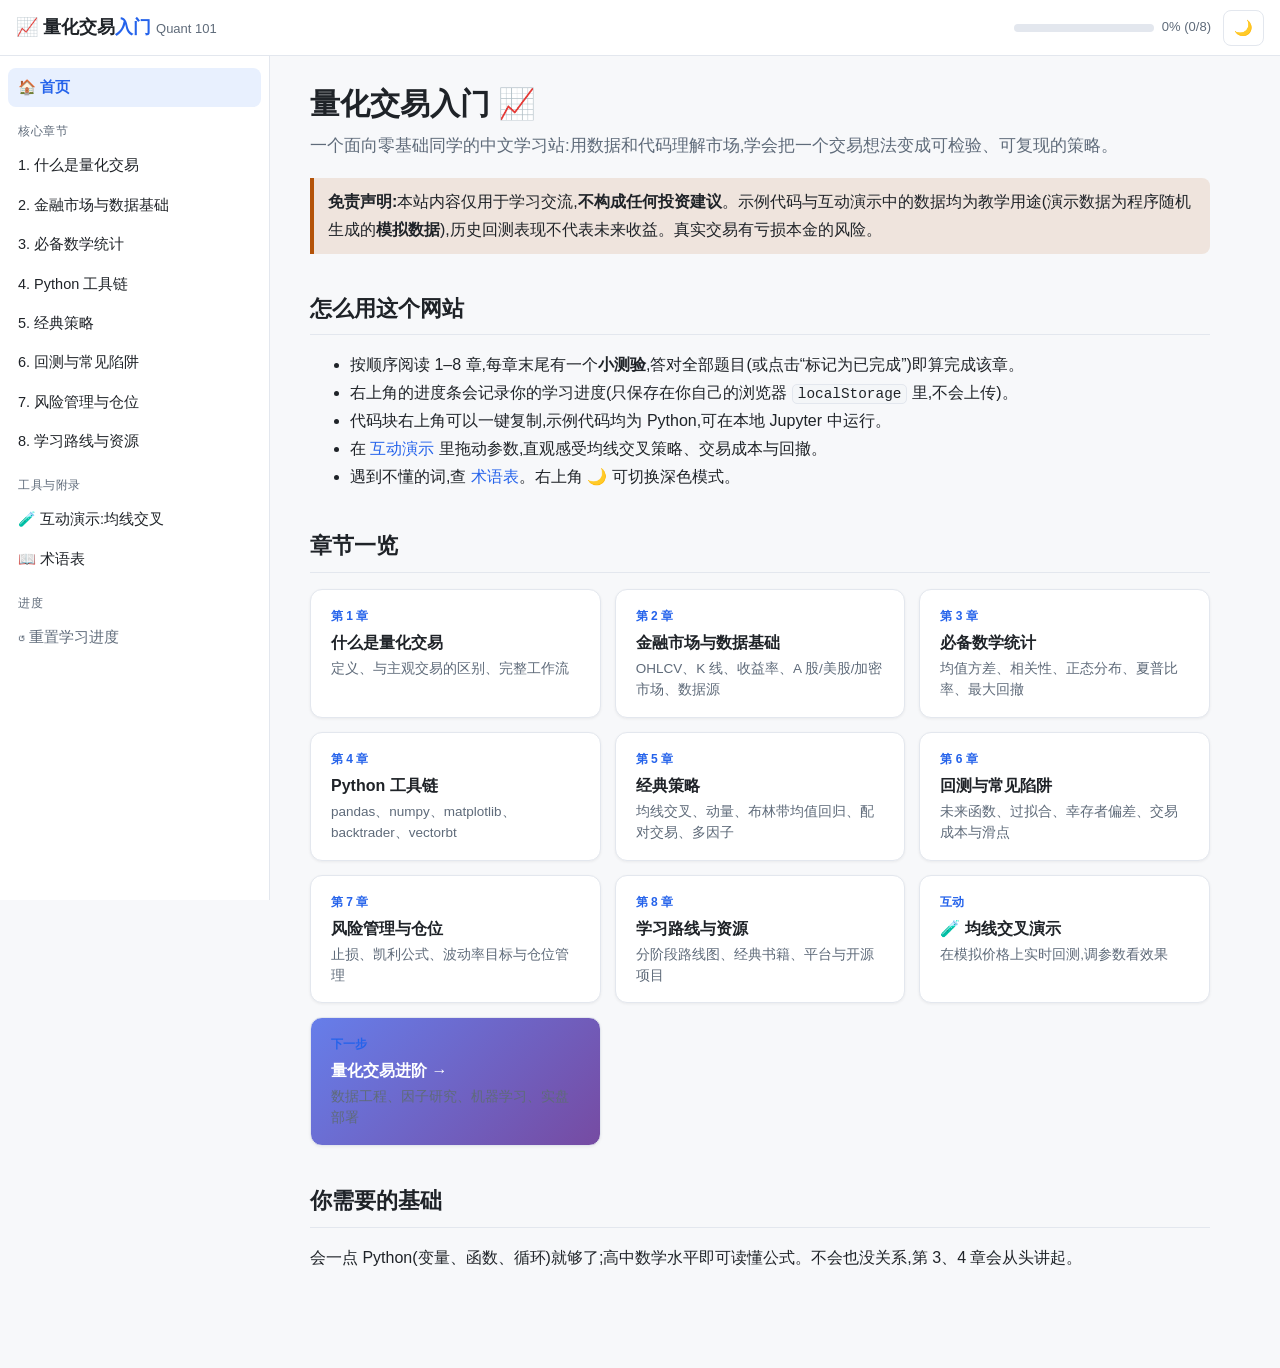
==== commit 96e128eb: "添加量化交易进阶站点并更新主页链接 - 解压进阶站点到 advanced/ 目录 - 在首页章节一览中添加进阶站点入口卡片 - 更新 README.md 包含进阶站点 URL  Co-authored" ====
--- a/index.html
+++ b/index.html
@@ -69,6 +69,7 @@
     <a class="card chap-card" href="#ch7"><div class="num">第 7 章</div><div class="t">风险管理与仓位</div><div class="d">止损、凯利公式、波动率目标与仓位管理</div></a>
     <a class="card chap-card" href="#ch8"><div class="num">第 8 章</div><div class="t">学习路线与资源</div><div class="d">分阶段路线图、经典书籍、平台与开源项目</div></a>
     <a class="card chap-card" href="#demo"><div class="num">互动</div><div class="t">🧪 均线交叉演示</div><div class="d">在模拟价格上实时回测,调参数看效果</div></a>
+    <a class="card chap-card" href="advanced/" style="background:linear-gradient(135deg,#667eea 0%,#764ba2 100%);color:#fff"><div class="num">下一步</div><div class="t">量化交易进阶 →</div><div class="d">数据工程、因子研究、机器学习、实盘部署</div></a>
   </div>
 
   <h2>你需要的基础</h2>
